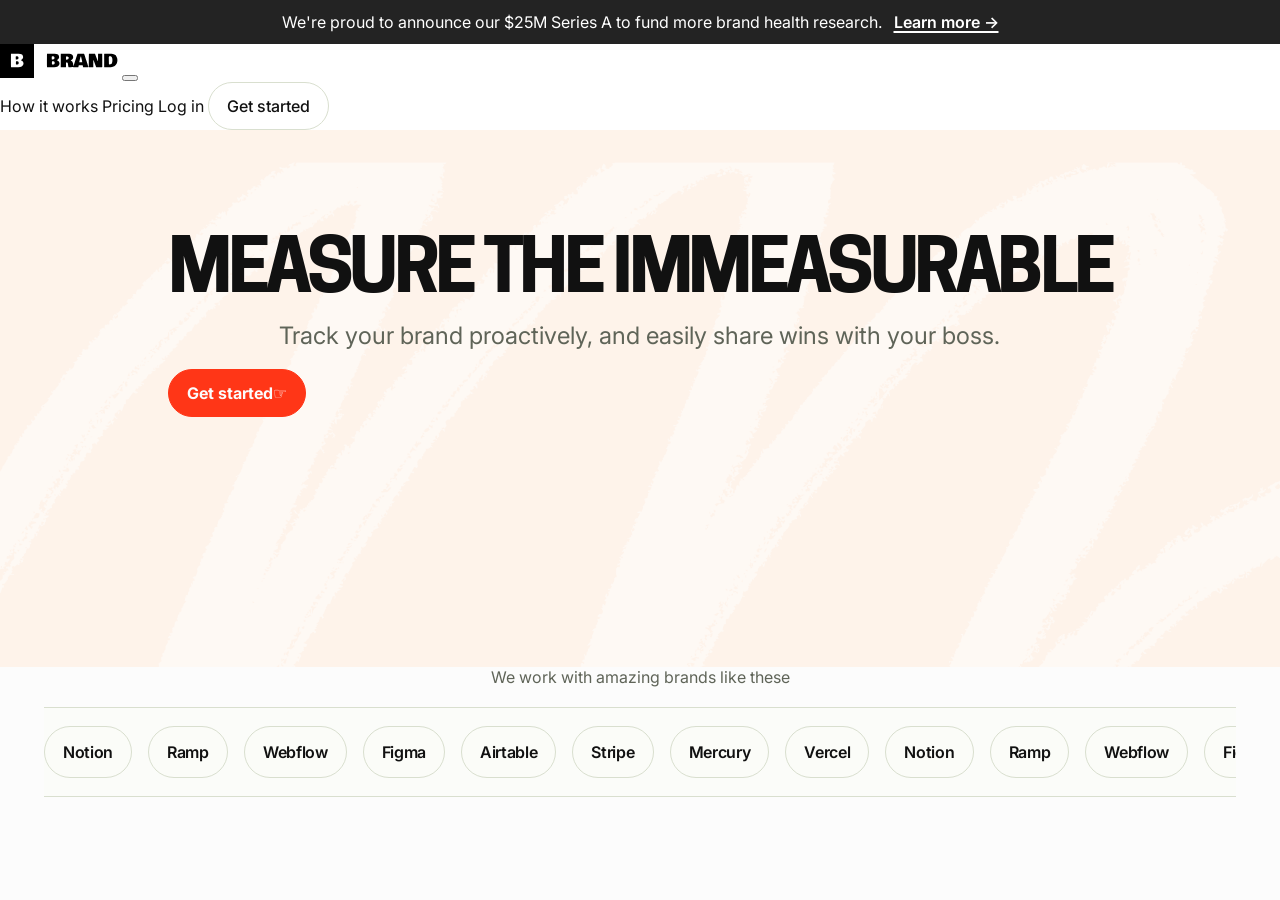
==== index.html @ 82470d91 "Initial commit" ====
<!DOCTYPE html>
<html lang="en">
  <head>
    <meta charset="UTF-8" />
    <meta name="viewport" content="width=device-width, initial-scale=1.0" />
    <title>SignalStack | Brand Health Command Center</title>
    <link rel="preconnect" href="https://fonts.googleapis.com" />
    <link rel="preconnect" href="https://fonts.gstatic.com" crossorigin />
    <link
      href="https://fonts.googleapis.com/css2?family=Dela+Gothic+One&family=Inter:wght@400;500;600;700&display=swap"
      rel="stylesheet"
    />
    <link rel="stylesheet" href="home.css" />
  </head>
  <body>
    <div class="page">
      <div class="top-shell">
        <div class="announcement-bar">
          <p>
            We're proud to announce our $25M Series A to fund more brand health research. <a href="">Learn more &rarr;</a>
          </p>
        </div>

        <!-- Top navigation -->
        <header class="site-header">
          <a class="logo-link" href="index.html" aria-label="SignalStack home">
            <img class="logo" src="img/logo.svg" alt="SignalStack logo" />
          </a>

          <button
            class="menu-toggle"
            type="button"
            aria-expanded="false"
            aria-controls="site-nav"
            aria-label="Open menu"
          >
            <span></span>
            <span></span>
            <span></span>
          </button>

          <!-- Edit or remove links here -->
          <nav class="site-nav" id="site-nav" aria-label="Main navigation">
            <a href="#how-it-works">How it works</a>
            <a href="#pricing">Pricing</a>
            <a href="#login">Log in</a>
            <a class="button button-light" href="scan-setup.html">Get started</a>
          </nav>
        </header>

        <main class="hero">
          <!-- Main headline -->
          <section class="hero-copy">
            <h1>
              <span>Measure the</span>
              <span>Immeasurable</span>
            </h1>

            <!-- Supporting text -->
            <p>
              Track your brand proactively, and easily share wins
              with your boss.
            </p>

            <!-- Primary call to action -->
            <a class="button button-dark" href="scan-setup.html">Get started <span class="point">&#9758;</span></a>
          </section>

          <!-- Product demo video -->
          <section class="hero-art" aria-label="Product demo video">
            <video autoplay muted loop playsinline>
              <source src="https://openscreen.vercel.app/assets/demo-Cd1Rqa-V.webm" type="video/webm" />
            </video>
          </section>
        </main>
      </div>

      <section class="logo-bar-section" aria-labelledby="social-proof-title">
        <div class="logo-bar-copy">
          <p id="social-proof-title">We work with amazing brands like these</p>
        </div>

        <div class="logo-marquee" aria-label="Brand logos">
          <div class="logo-track">
            <span class="logo-chip">Notion</span>
            <span class="logo-chip">Ramp</span>
            <span class="logo-chip">Webflow</span>
            <span class="logo-chip">Figma</span>
            <span class="logo-chip">Airtable</span>
            <span class="logo-chip">Stripe</span>
            <span class="logo-chip">Mercury</span>
            <span class="logo-chip">Vercel</span>

            <span class="logo-chip">Notion</span>
            <span class="logo-chip">Ramp</span>
            <span class="logo-chip">Webflow</span>
            <span class="logo-chip">Figma</span>
            <span class="logo-chip">Airtable</span>
            <span class="logo-chip">Stripe</span>
            <span class="logo-chip">Mercury</span>
            <span class="logo-chip">Vercel</span>
          </div>
        </div>
      </section>
    </div>

    <script>
      (function () {
        const button = document.querySelector(".menu-toggle");
        const nav = document.getElementById("site-nav");
        if (!button || !nav) return;

        button.addEventListener("click", () => {
          const isOpen = nav.classList.toggle("is-open");
          button.setAttribute("aria-expanded", String(isOpen));
          button.setAttribute("aria-label", isOpen ? "Close menu" : "Open menu");
        });
      })();
    </script>
  </body>
</html>
---- home.css ----
:root {
  --bg: #fcfcfc;
  --surface: #fbfcf8;
  --surface-soft: #f4f7ed;
  --text: #111111;
  --muted: #5f6458;
  --border: #d9dfcf;
  --primary: #ff3617;
  --button-radius: 999px;
  --card-radius: 24px;
  --input-radius: 28px;
  --announcement-progress: 0;
}

@font-face {
  font-family: "Cooper Hewitt";
  src: url("fonts/cooper-hewitt-latin-400-normal.woff2") format("woff2"),
       url("fonts/cooper-hewitt-latin-400-normal.woff") format("woff");
  font-style: normal;
  font-weight: 400;
  font-display: swap;
}

@font-face {
  font-family: "Cooper Hewitt";
  src: url("fonts/cooper-hewitt-latin-600-normal.woff2") format("woff2"),
       url("fonts/cooper-hewitt-latin-600-normal.woff") format("woff");
  font-style: normal;
  font-weight: 600;
  font-display: swap;
}

@font-face {
  font-family: "Cooper Hewitt";
  src: url("fonts/cooper-hewitt-latin-700-normal.woff2") format("woff2"),
       url("fonts/cooper-hewitt-latin-700-normal.woff") format("woff");
  font-style: normal;
  font-weight: 700;
  font-display: swap;
}

* {
  box-sizing: border-box;
}

html {
  color-scheme: light;
}

body {
  margin: 0;
  min-height: 100vh;
  background: var(--bg);
  color: var(--text);
  font-family: "Inter", system-ui, sans-serif;
  -webkit-font-smoothing: antialiased;
  -moz-osx-font-smoothing: grayscale;
  text-rendering: optimizeLegibility;
}

a {
  color: inherit;
  text-decoration: none;
}

button,
input,
textarea,
select {
  font: inherit;
}

img {
  max-width: 100%;
}

.page {
  min-height: 100vh;
}

.top-shell {
  background-color: #ffffff;
}

.announcement-bar {
  width: 100%;
  text-align: center;
  padding: 12px;
  background: rgba(17, 17, 17, 0.92);
  overflow: hidden;
  transform: translateY(calc(var(--announcement-progress) * -100%));
  opacity: calc(1 - var(--announcement-progress));
  max-height: calc(72px * (1 - var(--announcement-progress)));
  pointer-events: auto;
  will-change: transform, opacity, max-height;
}

.announcement-bar p {
  margin: 0;
  color: #ffffff;
}

.announcement-bar a {
  color: #ffffff;
  display: inline-block;
  margin-left: 8px;
  font-weight: 600;
  text-decoration: underline;
  text-underline-offset: 0.18em;
  text-decoration-thickness: 1.5px;
}

.announcement-bar a:hover,
.announcement-bar a:focus-visible {
  opacity: 0.82;
  transform: translateX(2px);
}

.main-nav {
  position: sticky;
  top: 0;
  z-index: 20;
  background-color: #ffffff;
  border-bottom: 1px solid var(--border);
  padding: 15px 25px;
  box-shadow: 0 12px 30px rgba(17, 17, 17, calc(var(--announcement-progress) * 0.08));
  transition: box-shadow 0.24s ease, background-color 0.24s ease;
}

.main-nav-container {
  display: flex;
  align-items: center;
  justify-content: flex-start;
  gap: 24px;
  max-width: 1240px;
  margin: 0 auto;
}

.main-nav-logo {
  display: block;
  width: 118px;
  height: auto;
}

.menu {
  display: flex;
  align-items: center;
  gap: 24px;
}

.menu ul {
  display: flex;
  align-items: center;
  gap: 24px;
  list-style: none;
  margin: 0;
  padding: 0;
}

.menu ul li {
  margin: 0;
}

.menu ul li a {
  color: var(--text);
  font-size: 1rem;
  font-weight: 500;
  text-decoration: none;
}

.main-nav-actions {
  display: flex;
  align-items: center;
  gap: 12px;
  margin-left: auto;
}

.button,
.signup-action,
.signup-form button,
.submit-button {
  display: inline-flex;
  align-items: center;
  justify-content: center;
  min-height: 48px;
  padding: 12px 18px;
  border: 1px solid var(--border);
  border-radius: var(--button-radius);
  background: #ffffff;
  color: var(--text);
  font-size: 1rem;
  font-weight: 500;
  transition:
    background-color 0.18s ease,
    border-color 0.18s ease,
    color 0.18s ease,
    transform 0.18s ease,
    box-shadow 0.18s ease;
}

.button,
.signup-action,
.signup-form button,
.submit-button,
.pill-remove {
  cursor: pointer;
}

.button:hover,
.signup-action:hover,
.signup-form button.is-ready:hover,
.submit-button.is-ready:hover {
  transform: translateY(-1px);
}

.main-content {
  display: flex;
  flex-direction: column;
  align-items: center;
  justify-content: center;
  width: 100%;
}

.hero {
  display: flex;
  flex-direction: column;
  align-items: center;
  background-image: url("img/bg.png");
  background-repeat: no-repeat;
  background-position: top center;
  background-size: cover;
  width: 100%;
  padding: 84px 24px 96px;
}

.hero h1,
.page-title {
  margin: 15px 0;
  font-family: "Cooper Hewitt", "Inter", system-ui, sans-serif;
  font-weight: 700;
  line-height: 1;
  letter-spacing: -0.06em;
}

.hero h1 {
  font-size: clamp(3rem, 7vw, 4.6rem);
  text-transform: uppercase;
  text-align: center;
}

.hero p,
.lede {
  margin: 15px 0;
  color: var(--muted);
  font-size: 1.5rem;
  line-height: 1.5;
  text-align: center;
}

.hero .button,
.button.primary,
.submit-button.is-ready,
.signup-form button.is-ready {
  background: var(--primary);
  border-color: var(--primary);
  color: var(--bg);
  font-weight: 700;
}

.logo-bar-section {
  width: 100%;
  max-width: 1240px;
  margin: 0 auto;
  padding: 0 24px 72px;
}

.logo-bar-copy {
  margin-bottom: 20px;
  text-align: center;
}

.logo-bar-copy p,
.signup-secondary,
.field-help {
  margin: 0;
  color: var(--muted);
}

.logo-marquee {
  overflow: hidden;
  border-top: 1px solid var(--border);
  border-bottom: 1px solid var(--border);
  background: rgba(251, 252, 248, 0.72);
}

.logo-track {
  display: flex;
  align-items: center;
  gap: 16px;
  width: max-content;
  padding: 18px 0;
  animation: marquee-right 26s linear infinite;
}

.logo-chip,
.pill {
  display: inline-flex;
  align-items: center;
  justify-content: center;
  min-height: 52px;
  padding: 0 18px;
  border: 1px solid var(--border);
  border-radius: var(--button-radius);
  background: var(--surface);
  color: var(--text);
  font-size: 1rem;
  font-weight: 600;
  letter-spacing: -0.02em;
}

@keyframes marquee-right {
  from {
    transform: translateX(-50%);
  }

  to {
    transform: translateX(0);
  }
}

.footer {
  text-align: center;
  padding: 24px;
  background-color: #ffffff;
  border-top: 1px solid var(--border);
}

body.is-scrolled .announcement-bar {
  pointer-events: none;
}

.main-content.signup {
  flex-direction: row;
  align-items: stretch;
  justify-content: flex-start;
}

.oauth,
.sidebar {
  min-width: 0;
}

.oauth {
  padding: 100px;
  flex: 0 0 60%;
  max-width: 60%;
  background: #ffffff;
}

.sidebar {
  background-image: url("img/bg.png");
  background-repeat: no-repeat;
  background-position: top center;
  background-size: cover;
  flex: 0 0 40%;
  max-width: 40%;
}

.signup-buttons {
  display: flex;
  flex-direction: column;
  gap: 20px;
  max-width: 640px;
}

.signup-action,
.signup-form input,
.pill-field {
  min-height: 52px;
  border: 1px solid var(--border);
  border-radius: var(--button-radius);
  background: #ffffff;
  color: var(--text);
}

.signup-action {
  gap: 12px;
  width: 100%;
}

.signup-action svg {
  flex-shrink: 0;
}

.signup-action:hover,
.signup-form button:hover,
.signup-form button:focus-visible,
.signup-form input:focus-visible,
.pill-field:focus-within {
  border-color: #b8c0af;
  box-shadow: 0 0 0 4px rgba(217, 223, 207, 0.45);
  outline: none;
}

.line {
  display: flex;
  align-items: center;
  gap: 12px;
  color: var(--muted);
  font-size: 0.95rem;
}

.line::before,
.line::after {
  content: "";
  flex: 1;
  height: 1px;
  background: #d7d7d7;
}

.signup-form {
  width: 100%;
}

.signup-form-row {
  display: flex;
  align-items: stretch;
  gap: 12px;
  width: 100%;
}

.signup-form-group {
  flex: 1 1 auto;
  min-width: 0;
}

.signup-form input {
  width: 100%;
  padding: 0 18px;
  font-size: 1rem;
}

.signup-form input:focus,
.signup-form input:focus-visible {
  outline: none;
}

.signup-form button {
  background: #ffffff;
  border-color: var(--border);
  color: var(--muted);
  font-weight: 700;
  cursor: not-allowed;
  white-space: nowrap;
}

.signup-form button:disabled {
  opacity: 1;
  cursor: not-allowed;
}

.signup-secondary {
  margin-top: 50px;
}

.setup-fields {
  width: 100%;
  max-width: 720px;
  margin-top: 28px;
}

.setup-form,
.auth-copy,
.progress-shell,
.loading-timeline {
  display: grid;
  gap: 16px;
}

.setup-form {
  gap: 24px;
}

.setup-form label,
.field-header {
  display: block;
  margin-bottom: 10px;
  font-size: 0.95rem;
  font-weight: 700;
}

.competitor-grid {
  display: grid;
  gap: 14px;
}

.field-help {
  margin: 0 0 12px;
  font-size: 0.95rem;
}

.pill-field {
  display: flex;
  flex-wrap: wrap;
  align-items: center;
  gap: 10px;
  min-height: 58px;
  padding: 10px 14px;
  border-radius: var(--input-radius);
}

.pill {
  gap: 10px;
  min-height: 36px;
  padding: 0 10px 0 14px;
  border-color: #c7cfbc;
  background: #f4f7ed;
  font-size: 0.95rem;
  line-height: 1;
}

.pill-label {
  cursor: pointer;
}

.pill-remove {
  display: inline-flex;
  align-items: center;
  justify-content: center;
  width: 22px;
  height: 22px;
  padding: 0;
  border: 0;
  border-radius: 999px;
  background: rgba(17, 17, 17, 0.08);
  color: var(--text);
  font-size: 0.95rem;
  line-height: 1;
}

.pill-input {
  flex: 1 1 180px;
  min-width: 160px;
  min-height: 36px;
  padding: 0;
  border: 0;
  border-radius: 0;
  background: transparent;
  color: var(--text);
  box-shadow: none;
  outline: none;
}

.pill-input:focus,
.pill-input:focus-visible {
  box-shadow: none;
  outline: none;
}

.submit-button {
  background: #ffffff;
  border-color: var(--border);
  color: var(--muted);
  font-weight: 700;
  cursor: not-allowed;
}

.loading-page {
  width: 100%;
  min-height: calc(100vh - 132px);
  display: grid;
  place-items: center;
  padding: 40px 24px 72px;
  background: #ffffff;
}

.loading-shell {
  width: min(100%, 860px);
  display: grid;
  justify-items: center;
  gap: 28px;
  text-align: center;
}

.eyebrow {
  margin: 0;
  color: var(--muted);
  font-size: 0.76rem;
  font-weight: 600;
  letter-spacing: 0.08em;
  text-transform: uppercase;
}

.page-title {
  font-size: clamp(3rem, 7vw, 5rem);
}

.auth-copy {
  max-width: 760px;
}

.confirmation-card,
.timeline-item {
  border: 1px solid var(--border);
  border-radius: var(--card-radius);
  background: rgba(251, 252, 248, 0.92);
}

.confirmation-card {
  width: min(100%, 760px);
  padding: 22px;
}

.button-row,
.progress-meta {
  display: flex;
  align-items: center;
  justify-content: space-between;
  gap: 12px;
  flex-wrap: wrap;
}

.progress-track {
  height: 10px;
  border-radius: 999px;
  background: #e6ebdc;
  overflow: hidden;
}

.progress-track span {
  display: block;
  height: 100%;
  width: 0;
  background: var(--primary);
  transition: width 0.6s ease;
}

.timeline-item {
  padding: 18px;
  color: var(--muted);
  text-align: left;
}

.timeline-item.active {
  border-color: #bfc7b2;
  background: #f8fbf1;
  color: var(--text);
}

.timeline-item.done {
  border-color: #d7dfcc;
  background: #fcfdf9;
}

.fade-up {
  animation: fadeUp 0.35s ease both;
}

.is-hidden,
[hidden] {
  display: none !important;
}

@keyframes fadeUp {
  from {
    opacity: 0;
    transform: translateY(12px);
  }

  to {
    opacity: 1;
    transform: translateY(0);
  }
}

.oauth-trigger {
  display: block;
  width: 100%;
  min-height: 100vh;
  padding: 50px;
  border: 0;
  background: transparent;
  cursor: pointer;
}

.oauth-image {
  display: block;
  width: 100%;
}

.oauth-fallback {
  display: none;
  min-height: 100vh;
  padding: 28px 24px;
  text-align: left;
}

.oauth-fallback.is-visible {
  display: block;
}

.oauth-fallback h1 {
  margin: 0 0 10px;
  font-size: 1.5rem;
}

.oauth-fallback p {
  margin: 0 0 18px;
  color: var(--muted);
  line-height: 1.5;
}

.oauth-fallback-action {
  display: inline-flex;
  align-items: center;
  justify-content: center;
  min-height: 46px;
  padding: 0 18px;
  border: 1px solid var(--primary);
  border-radius: var(--button-radius);
  background: var(--primary);
  color: #ffffff;
  font-weight: 700;
}

@media (max-width: 720px) {
  .main-content.signup {
    flex-direction: column;
  }

  .sidebar {
    display: none;
  }

  .oauth {
    flex: 1 1 auto;
    max-width: none;
    width: 100%;
    padding: 48px 16px;
  }

  .signup-form-row,
  .button-row,
  .progress-meta {
    flex-direction: column;
  }

  .button-row > * {
    width: 100%;
  }
}
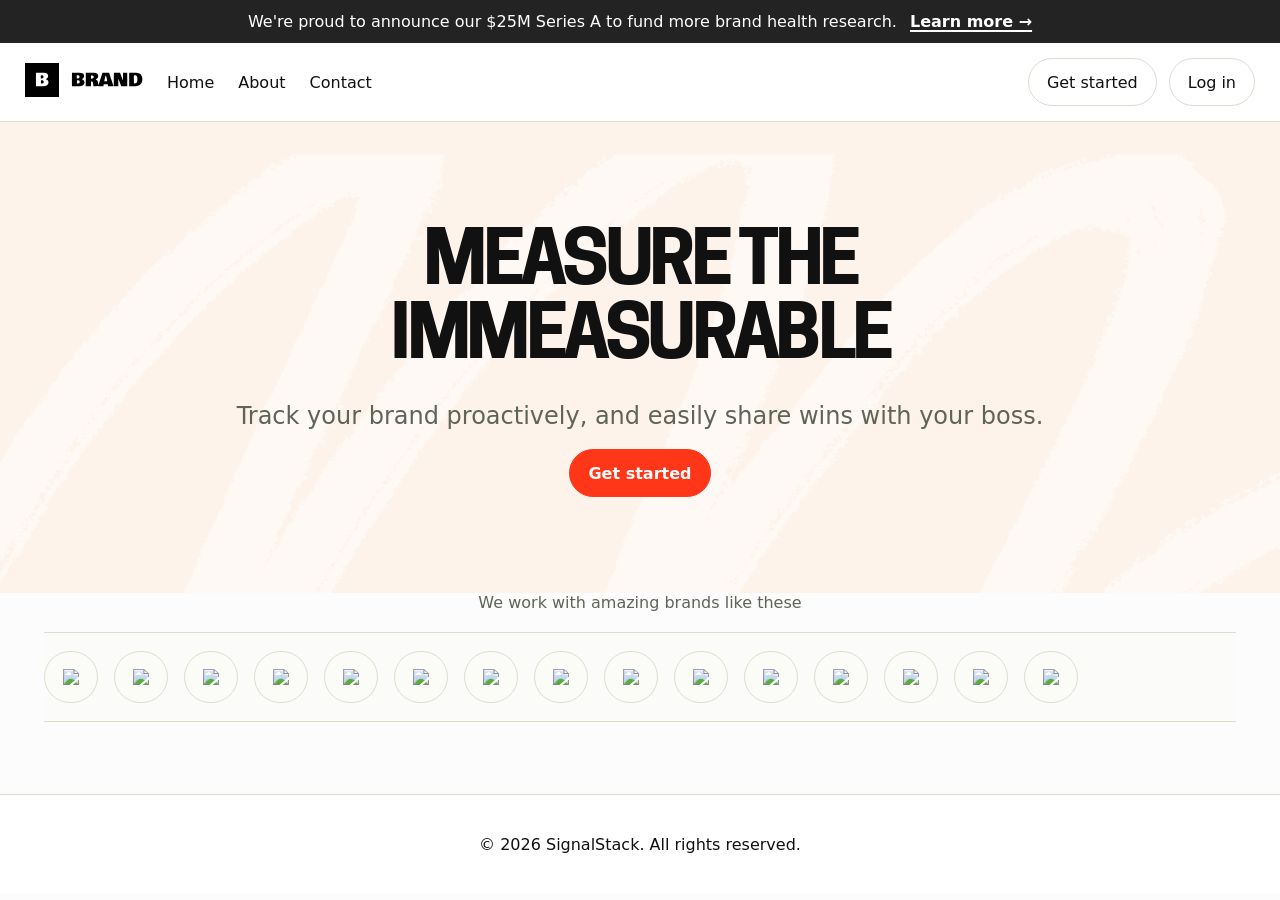
==== commit e3310a6a: "Updated file names and paths" ====
--- a/index.html
+++ b/index.html
@@ -6,11 +6,8 @@
     <title>SignalStack | Brand Health Command Center</title>
     <link rel="preconnect" href="https://fonts.googleapis.com" />
     <link rel="preconnect" href="https://fonts.gstatic.com" crossorigin />
-    <link
-      href="https://fonts.googleapis.com/css2?family=Dela+Gothic+One&family=Inter:wght@400;500;600;700&display=swap"
-      rel="stylesheet"
-    />
     <link rel="stylesheet" href="home.css" />
+
   </head>
   <body>
     <div class="page">
@@ -20,101 +17,105 @@
             We're proud to announce our $25M Series A to fund more brand health research. <a href="">Learn more &rarr;</a>
           </p>
         </div>
-
-        <!-- Top navigation -->
-        <header class="site-header">
-          <a class="logo-link" href="index.html" aria-label="SignalStack home">
-            <img class="logo" src="img/logo.svg" alt="SignalStack logo" />
-          </a>
-
-          <button
-            class="menu-toggle"
-            type="button"
-            aria-expanded="false"
-            aria-controls="site-nav"
-            aria-label="Open menu"
-          >
-            <span></span>
-            <span></span>
-            <span></span>
-          </button>
-
-          <!-- Edit or remove links here -->
-          <nav class="site-nav" id="site-nav" aria-label="Main navigation">
-            <a href="#how-it-works">How it works</a>
-            <a href="#pricing">Pricing</a>
-            <a href="#login">Log in</a>
-            <a class="button button-light" href="scan-setup.html">Get started</a>
-          </nav>
-        </header>
-
-        <main class="hero">
-          <!-- Main headline -->
-          <section class="hero-copy">
-            <h1>
-              <span>Measure the</span>
-              <span>Immeasurable</span>
-            </h1>
-
-            <!-- Supporting text -->
-            <p>
-              Track your brand proactively, and easily share wins
-              with your boss.
-            </p>
-
-            <!-- Primary call to action -->
-            <a class="button button-dark" href="scan-setup.html">Get started <span class="point">&#9758;</span></a>
-          </section>
-
-          <!-- Product demo video -->
-          <section class="hero-art" aria-label="Product demo video">
-            <video autoplay muted loop playsinline>
-              <source src="https://openscreen.vercel.app/assets/demo-Cd1Rqa-V.webm" type="video/webm" />
-            </video>
-          </section>
-        </main>
-      </div>
-
-      <section class="logo-bar-section" aria-labelledby="social-proof-title">
-        <div class="logo-bar-copy">
-          <p id="social-proof-title">We work with amazing brands like these</p>
+        <div class="main-nav">
+            <div class="main-nav-container">
+            <div class="main-nav-logo">
+                <a href="index.html">
+                    <img src="img/logo.svg" alt="SignalStack logo" />
+                </a>
+            </div>
+            <div class="menu">
+                <ul>
+                    <li><a href="index.html">Home</a></li>
+                    <li><a href="index.html">About</a></li>
+                    <li><a href="index.html">Contact</a></li>
+                </ul>
+                </div>
+            <div class="main-nav-actions">
+                <button class="button">Get started</button>
+                    <button class="button">Log in</button>
+                </div>
+            </div>
         </div>
-
-        <div class="logo-marquee" aria-label="Brand logos">
-          <div class="logo-track">
-            <span class="logo-chip">Notion</span>
-            <span class="logo-chip">Ramp</span>
-            <span class="logo-chip">Webflow</span>
-            <span class="logo-chip">Figma</span>
-            <span class="logo-chip">Airtable</span>
-            <span class="logo-chip">Stripe</span>
-            <span class="logo-chip">Mercury</span>
-            <span class="logo-chip">Vercel</span>
-
-            <span class="logo-chip">Notion</span>
-            <span class="logo-chip">Ramp</span>
-            <span class="logo-chip">Webflow</span>
-            <span class="logo-chip">Figma</span>
-            <span class="logo-chip">Airtable</span>
-            <span class="logo-chip">Stripe</span>
-            <span class="logo-chip">Mercury</span>
-            <span class="logo-chip">Vercel</span>
-          </div>
         </div>
-      </section>
+        <div class="main-content">
+            <section class="hero">
+                <h1>
+                    Measure the<br />Immeasurable
+                </h1>
+                <p>
+                    Track your brand proactively, and easily share wins
+                    with your boss.
+                </p>
+                <a href="signup.html"><button class="button">Get started</button></a>
+            </section>
+            <section class="logo-bar-section" aria-labelledby="social-proof-title">
+                <div class="logo-bar-copy">
+                  <p id="social-proof-title">We work with amazing brands like these</p>
+                </div>
+        
+                <div class="logo-marquee" aria-label="Brand logos">
+                  <div class="logo-track">
+                    <span class="logo-chip"><img src="https://cdn.sanity.io/images/599r6htc/regionalized/63efa1d3d16c97552586e2ac6a280a6b2389b88f-100x48.svg"></span>
+                    <span class="logo-chip"><img src="https://cdn.sanity.io/images/599r6htc/regionalized/fb78b2f382a2d2d93b155601fbc9032379d2515d-79x20.svg?q=75&fit=max&auto=format"></span>
+                    <span class="logo-chip"><img src="https://cdn.sanity.io/images/599r6htc/regionalized/1622439415c22e4475400432eae4619d1592a8bc-71x22.svg?q=75&fit=max&auto=format"></span>
+                    <span class="logo-chip"><img src="https://cdn.sanity.io/images/599r6htc/regionalized/63efa1d3d16c97552586e2ac6a280a6b2389b88f-100x48.svg"></span>
+                    <span class="logo-chip"><img src="https://cdn.sanity.io/images/599r6htc/regionalized/fb78b2f382a2d2d93b155601fbc9032379d2515d-79x20.svg?q=75&fit=max&auto=format"></span>
+                    <span class="logo-chip"><img src="https://cdn.sanity.io/images/599r6htc/regionalized/1622439415c22e4475400432eae4619d1592a8bc-71x22.svg?q=75&fit=max&auto=format"></span>
+                    <span class="logo-chip"><img src="https://cdn.sanity.io/images/599r6htc/regionalized/63efa1d3d16c97552586e2ac6a280a6b2389b88f-100x48.svg"></span>
+                    <span class="logo-chip"><img src="https://cdn.sanity.io/images/599r6htc/regionalized/fb78b2f382a2d2d93b155601fbc9032379d2515d-79x20.svg?q=75&fit=max&auto=format"></span>
+                    <span class="logo-chip"><img src="https://cdn.sanity.io/images/599r6htc/regionalized/1622439415c22e4475400432eae4619d1592a8bc-71x22.svg?q=75&fit=max&auto=format"></span>
+                    <span class="logo-chip"><img src="https://cdn.sanity.io/images/599r6htc/regionalized/63efa1d3d16c97552586e2ac6a280a6b2389b88f-100x48.svg"></span>
+                    <span class="logo-chip"><img src="https://cdn.sanity.io/images/599r6htc/regionalized/fb78b2f382a2d2d93b155601fbc9032379d2515d-79x20.svg?q=75&fit=max&auto=format"></span>
+                    <span class="logo-chip"><img src="https://cdn.sanity.io/images/599r6htc/regionalized/1622439415c22e4475400432eae4619d1592a8bc-71x22.svg?q=75&fit=max&auto=format"></span>
+                    <span class="logo-chip"><img src="https://cdn.sanity.io/images/599r6htc/regionalized/63efa1d3d16c97552586e2ac6a280a6b2389b88f-100x48.svg"></span>
+                    <span class="logo-chip"><img src="https://cdn.sanity.io/images/599r6htc/regionalized/fb78b2f382a2d2d93b155601fbc9032379d2515d-79x20.svg?q=75&fit=max&auto=format"></span>
+                    <span class="logo-chip"><img src="https://cdn.sanity.io/images/599r6htc/regionalized/1622439415c22e4475400432eae4619d1592a8bc-71x22.svg?q=75&fit=max&auto=format"></span>
+    
+                  </div>
+                </div>
+              </section>
+        </div>
+        <div class="footer">
+            <p>© 2026 SignalStack. All rights reserved.</p>
+        </div>
     </div>
-
     <script>
       (function () {
-        const button = document.querySelector(".menu-toggle");
-        const nav = document.getElementById("site-nav");
-        if (!button || !nav) return;
+        const root = document.documentElement;
+        const announcementBar = document.querySelector(".announcement-bar");
 
-        button.addEventListener("click", () => {
-          const isOpen = nav.classList.toggle("is-open");
-          button.setAttribute("aria-expanded", String(isOpen));
-          button.setAttribute("aria-label", isOpen ? "Close menu" : "Open menu");
-        });
+        if (!announcementBar) return;
+
+        let ticking = false;
+        let maxScroll = Math.max(announcementBar.offsetHeight, 1);
+
+        const updateScrollState = () => {
+          ticking = false;
+
+          const scrollTop = window.scrollY || window.pageYOffset || 0;
+          const progress = Math.min(scrollTop / maxScroll, 1);
+
+          root.style.setProperty("--announcement-progress", progress.toFixed(3));
+          document.body.classList.toggle("is-scrolled", progress > 0.02);
+        };
+
+        const requestUpdate = () => {
+          if (ticking) return;
+          ticking = true;
+          window.requestAnimationFrame(updateScrollState);
+        };
+
+        const refreshMeasurements = () => {
+          maxScroll = Math.max(announcementBar.offsetHeight, 1);
+          requestUpdate();
+        };
+
+        window.addEventListener("scroll", requestUpdate, { passive: true });
+        window.addEventListener("resize", refreshMeasurements);
+        window.addEventListener("load", refreshMeasurements);
+
+        refreshMeasurements();
       })();
     </script>
   </body>
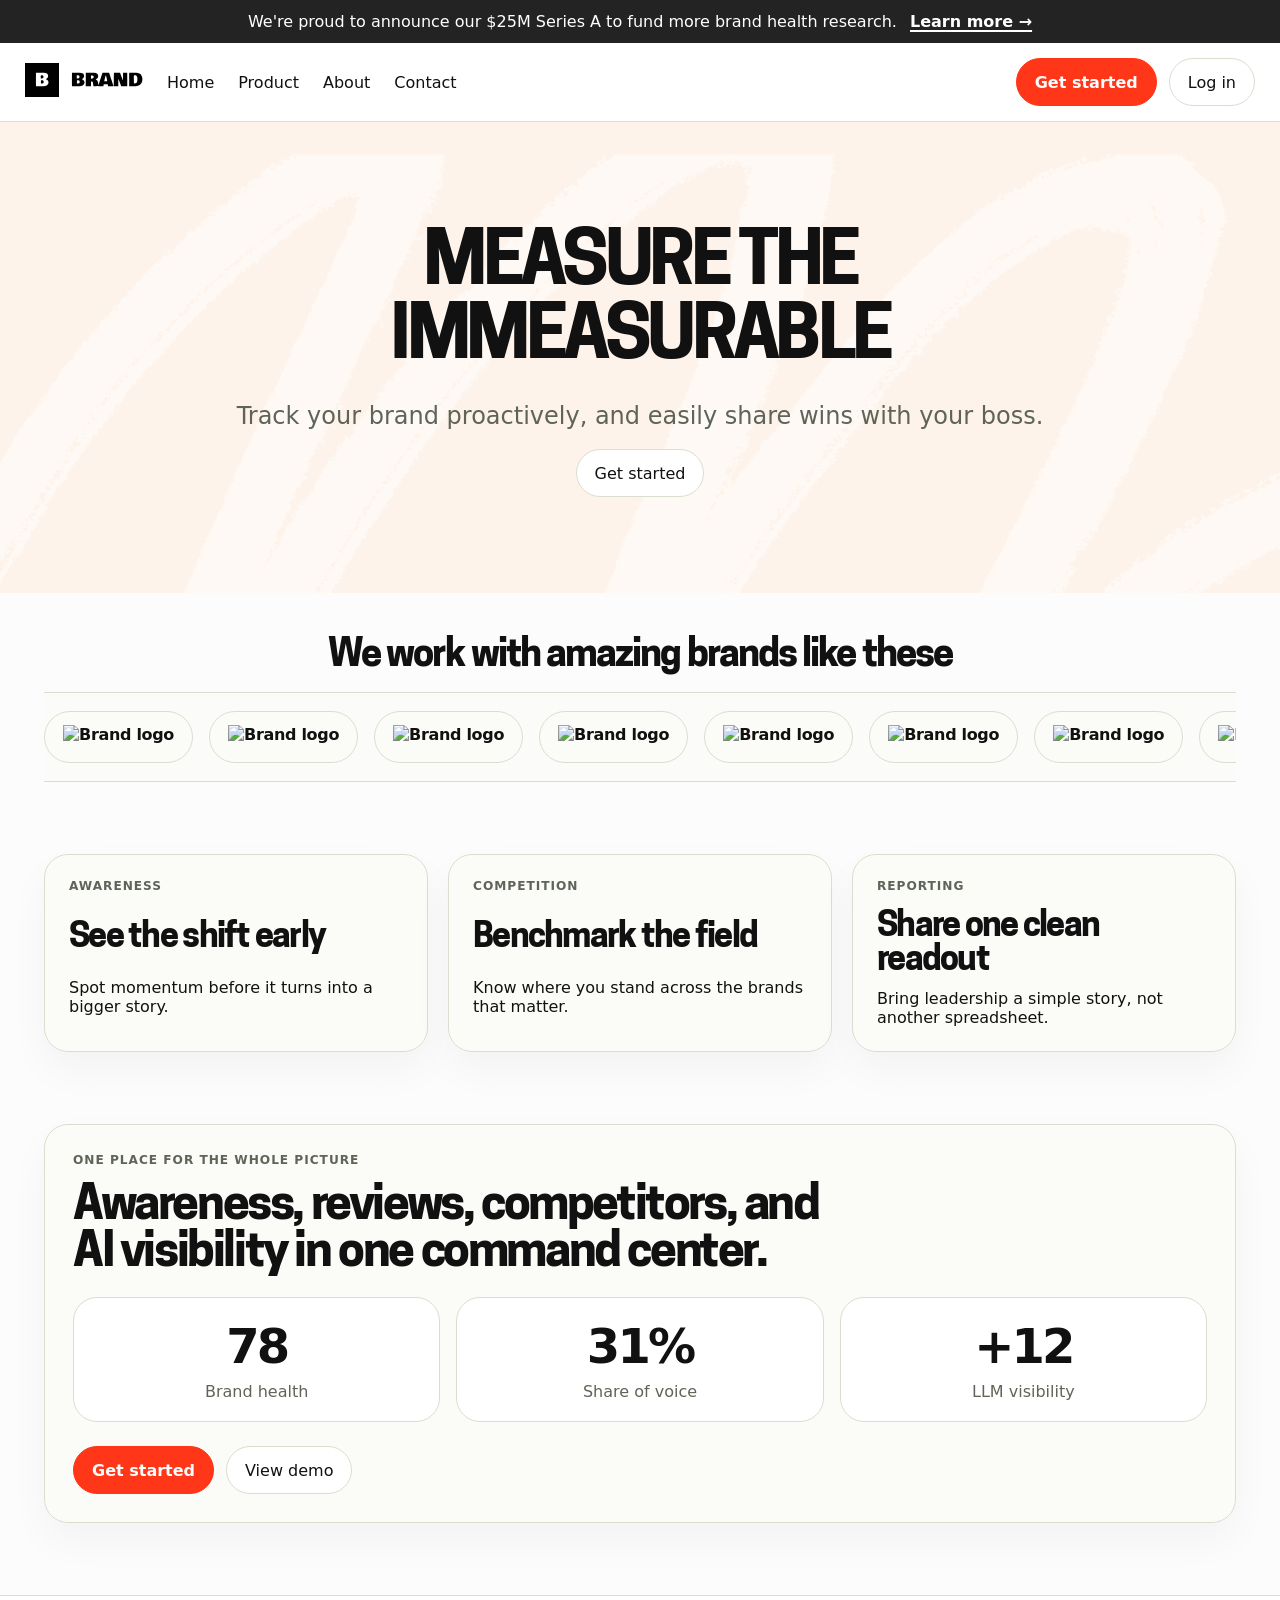
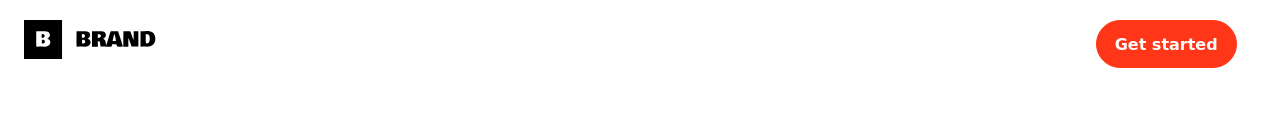
==== commit 044062df: "Updated the homepage content" ====
--- a/index.html
+++ b/index.html
@@ -7,79 +7,144 @@
     <link rel="preconnect" href="https://fonts.googleapis.com" />
     <link rel="preconnect" href="https://fonts.gstatic.com" crossorigin />
     <link rel="stylesheet" href="home.css" />
-
   </head>
   <body>
     <div class="page">
       <div class="top-shell">
         <div class="announcement-bar">
           <p>
-            We're proud to announce our $25M Series A to fund more brand health research. <a href="">Learn more &rarr;</a>
+            We're proud to announce our $25M Series A to fund more brand health research.
+            <a href="#story">Learn more &rarr;</a>
           </p>
         </div>
         <div class="main-nav">
-            <div class="main-nav-container">
+          <div class="main-nav-container">
             <div class="main-nav-logo">
-                <a href="index.html">
-                    <img src="img/logo.svg" alt="SignalStack logo" />
-                </a>
+              <a href="index.html" aria-label="SignalStack home">
+                <img src="img/logo.svg" alt="SignalStack logo" />
+              </a>
             </div>
             <div class="menu">
-                <ul>
-                    <li><a href="index.html">Home</a></li>
-                    <li><a href="index.html">About</a></li>
-                    <li><a href="index.html">Contact</a></li>
-                </ul>
-                </div>
+              <ul>
+                <li><a href="index.html">Home</a></li>
+                <li><a href="#product">Product</a></li>
+                <li><a href="#about">About</a></li>
+                <li><a href="#contact">Contact</a></li>
+              </ul>
+            </div>
             <div class="main-nav-actions">
-                <button class="button">Get started</button>
-                    <button class="button">Log in</button>
-                </div>
+              <a class="button primary" href="signup.html">Get started</a>
+              <a class="button" href="results.html">Log in</a>
             </div>
+          </div>
         </div>
+      </div>
+
+      <main class="main-content">
+        <section class="hero" id="top">
+          <h1>
+            Measure the<br />Immeasurable
+          </h1>
+          <p>
+            Track your brand proactively, and easily share wins
+            with your boss.
+          </p>
+          <a href="signup.html"><button class="button">Get started</button></a>
+        </section>
+
+        <section class="logo-bar-section" aria-labelledby="social-proof-title">
+          <div class="logo-bar-copy">
+            <h2 id="social-proof-title">We work with amazing brands like these</h2>
+          </div>
+
+          <div class="logo-marquee" aria-label="Brand logos">
+            <div class="logo-track">
+              <span class="logo-chip"><img src="https://cdn.sanity.io/images/599r6htc/regionalized/63efa1d3d16c97552586e2ac6a280a6b2389b88f-100x48.svg" alt="Brand logo"></span>
+              <span class="logo-chip"><img src="https://cdn.sanity.io/images/599r6htc/regionalized/fb78b2f382a2d2d93b155601fbc9032379d2515d-79x20.svg?q=75&amp;fit=max&amp;auto=format" alt="Brand logo"></span>
+              <span class="logo-chip"><img src="https://cdn.sanity.io/images/599r6htc/regionalized/1622439415c22e4475400432eae4619d1592a8bc-71x22.svg?q=75&amp;fit=max&amp;auto=format" alt="Brand logo"></span>
+              <span class="logo-chip"><img src="https://cdn.sanity.io/images/599r6htc/regionalized/63efa1d3d16c97552586e2ac6a280a6b2389b88f-100x48.svg" alt="Brand logo"></span>
+              <span class="logo-chip"><img src="https://cdn.sanity.io/images/599r6htc/regionalized/fb78b2f382a2d2d93b155601fbc9032379d2515d-79x20.svg?q=75&amp;fit=max&amp;auto=format" alt="Brand logo"></span>
+              <span class="logo-chip"><img src="https://cdn.sanity.io/images/599r6htc/regionalized/1622439415c22e4475400432eae4619d1592a8bc-71x22.svg?q=75&amp;fit=max&amp;auto=format" alt="Brand logo"></span>
+              <span class="logo-chip"><img src="https://cdn.sanity.io/images/599r6htc/regionalized/63efa1d3d16c97552586e2ac6a280a6b2389b88f-100x48.svg" alt="Brand logo"></span>
+              <span class="logo-chip"><img src="https://cdn.sanity.io/images/599r6htc/regionalized/fb78b2f382a2d2d93b155601fbc9032379d2515d-79x20.svg?q=75&amp;fit=max&amp;auto=format" alt="Brand logo"></span>
+              <span class="logo-chip"><img src="https://cdn.sanity.io/images/599r6htc/regionalized/1622439415c22e4475400432eae4619d1592a8bc-71x22.svg?q=75&amp;fit=max&amp;auto=format" alt="Brand logo"></span>
+              <span class="logo-chip"><img src="https://cdn.sanity.io/images/599r6htc/regionalized/63efa1d3d16c97552586e2ac6a280a6b2389b88f-100x48.svg" alt="Brand logo"></span>
+              <span class="logo-chip"><img src="https://cdn.sanity.io/images/599r6htc/regionalized/fb78b2f382a2d2d93b155601fbc9032379d2515d-79x20.svg?q=75&amp;fit=max&amp;auto=format" alt="Brand logo"></span>
+              <span class="logo-chip"><img src="https://cdn.sanity.io/images/599r6htc/regionalized/1622439415c22e4475400432eae4619d1592a8bc-71x22.svg?q=75&amp;fit=max&amp;auto=format" alt="Brand logo"></span>
+              <span class="logo-chip"><img src="https://cdn.sanity.io/images/599r6htc/regionalized/63efa1d3d16c97552586e2ac6a280a6b2389b88f-100x48.svg" alt="Brand logo"></span>
+              <span class="logo-chip"><img src="https://cdn.sanity.io/images/599r6htc/regionalized/fb78b2f382a2d2d93b155601fbc9032379d2515d-79x20.svg?q=75&amp;fit=max&amp;auto=format" alt="Brand logo"></span>
+              <span class="logo-chip"><img src="https://cdn.sanity.io/images/599r6htc/regionalized/1622439415c22e4475400432eae4619d1592a8bc-71x22.svg?q=75&amp;fit=max&amp;auto=format" alt="Brand logo"></span>
+            </div>
+          </div>
+        </section>
+
+        <section class="content-section compact-section" id="story">
+          <div class="compact-grid" id="product">
+            <article class="compact-card">
+              <p class="panel-label">Awareness</p>
+              <h2>See the shift early</h2>
+              <p>Spot momentum before it turns into a bigger story.</p>
+            </article>
+            <article class="compact-card">
+              <p class="panel-label">Competition</p>
+              <h2>Benchmark the field</h2>
+              <p>Know where you stand across the brands that matter.</p>
+            </article>
+            <article class="compact-card" id="about">
+              <p class="panel-label">Reporting</p>
+              <h2>Share one clean readout</h2>
+              <p>Bring leadership a simple story, not another spreadsheet.</p>
+            </article>
+          </div>
+        </section>
+
+        <section class="content-section score-section">
+          <div class="score-shell">
+            <div class="score-copy">
+              <p class="panel-label">One Place For The Whole Picture</p>
+              <h2>Awareness, reviews, competitors, and AI visibility in one command center.</h2>
+            </div>
+            <div class="score-grid">
+              <div class="score-card">
+                <strong>78</strong>
+                <span>Brand health</span>
+              </div>
+              <div class="score-card">
+                <strong>31%</strong>
+                <span>Share of voice</span>
+              </div>
+              <div class="score-card">
+                <strong>+12</strong>
+                <span>LLM visibility</span>
+              </div>
+            </div>
+            <div class="score-actions">
+              <a class="button primary" href="signup.html">Get started</a>
+              <a class="button" href="results.html">View demo</a>
+            </div>
+          </div>
+        </section>
+      </main>
+
+      <footer class="footer footer-chunky" id="contact">
+        <div class="footer-inner footer-chunky-inner">
+          <div class="footer-brand">
+            <img src="img/logo.svg" alt="SignalStack logo" />
+            <p>Brand health, minus the guesswork.</p>
+          </div>
+          <div class="footer-links">
+            <a href="#product">Product</a>
+            <a href="#about">About</a>
+            <a href="mailto:hello@signalstack.ai">hello@signalstack.ai</a>
+          </div>
+          <div class="footer-cta">
+            <a class="button primary" href="signup.html">Get started</a>
+            <p>© 2026 SignalStack</p>
+          </div>
         </div>
-        <div class="main-content">
-            <section class="hero">
-                <h1>
-                    Measure the<br />Immeasurable
-                </h1>
-                <p>
-                    Track your brand proactively, and easily share wins
-                    with your boss.
-                </p>
-                <a href="signup.html"><button class="button">Get started</button></a>
-            </section>
-            <section class="logo-bar-section" aria-labelledby="social-proof-title">
-                <div class="logo-bar-copy">
-                  <p id="social-proof-title">We work with amazing brands like these</p>
-                </div>
-        
-                <div class="logo-marquee" aria-label="Brand logos">
-                  <div class="logo-track">
-                    <span class="logo-chip"><img src="https://cdn.sanity.io/images/599r6htc/regionalized/63efa1d3d16c97552586e2ac6a280a6b2389b88f-100x48.svg"></span>
-                    <span class="logo-chip"><img src="https://cdn.sanity.io/images/599r6htc/regionalized/fb78b2f382a2d2d93b155601fbc9032379d2515d-79x20.svg?q=75&fit=max&auto=format"></span>
-                    <span class="logo-chip"><img src="https://cdn.sanity.io/images/599r6htc/regionalized/1622439415c22e4475400432eae4619d1592a8bc-71x22.svg?q=75&fit=max&auto=format"></span>
-                    <span class="logo-chip"><img src="https://cdn.sanity.io/images/599r6htc/regionalized/63efa1d3d16c97552586e2ac6a280a6b2389b88f-100x48.svg"></span>
-                    <span class="logo-chip"><img src="https://cdn.sanity.io/images/599r6htc/regionalized/fb78b2f382a2d2d93b155601fbc9032379d2515d-79x20.svg?q=75&fit=max&auto=format"></span>
-                    <span class="logo-chip"><img src="https://cdn.sanity.io/images/599r6htc/regionalized/1622439415c22e4475400432eae4619d1592a8bc-71x22.svg?q=75&fit=max&auto=format"></span>
-                    <span class="logo-chip"><img src="https://cdn.sanity.io/images/599r6htc/regionalized/63efa1d3d16c97552586e2ac6a280a6b2389b88f-100x48.svg"></span>
-                    <span class="logo-chip"><img src="https://cdn.sanity.io/images/599r6htc/regionalized/fb78b2f382a2d2d93b155601fbc9032379d2515d-79x20.svg?q=75&fit=max&auto=format"></span>
-                    <span class="logo-chip"><img src="https://cdn.sanity.io/images/599r6htc/regionalized/1622439415c22e4475400432eae4619d1592a8bc-71x22.svg?q=75&fit=max&auto=format"></span>
-                    <span class="logo-chip"><img src="https://cdn.sanity.io/images/599r6htc/regionalized/63efa1d3d16c97552586e2ac6a280a6b2389b88f-100x48.svg"></span>
-                    <span class="logo-chip"><img src="https://cdn.sanity.io/images/599r6htc/regionalized/fb78b2f382a2d2d93b155601fbc9032379d2515d-79x20.svg?q=75&fit=max&auto=format"></span>
-                    <span class="logo-chip"><img src="https://cdn.sanity.io/images/599r6htc/regionalized/1622439415c22e4475400432eae4619d1592a8bc-71x22.svg?q=75&fit=max&auto=format"></span>
-                    <span class="logo-chip"><img src="https://cdn.sanity.io/images/599r6htc/regionalized/63efa1d3d16c97552586e2ac6a280a6b2389b88f-100x48.svg"></span>
-                    <span class="logo-chip"><img src="https://cdn.sanity.io/images/599r6htc/regionalized/fb78b2f382a2d2d93b155601fbc9032379d2515d-79x20.svg?q=75&fit=max&auto=format"></span>
-                    <span class="logo-chip"><img src="https://cdn.sanity.io/images/599r6htc/regionalized/1622439415c22e4475400432eae4619d1592a8bc-71x22.svg?q=75&fit=max&auto=format"></span>
-    
-                  </div>
-                </div>
-              </section>
-        </div>
-        <div class="footer">
-            <p>© 2026 SignalStack. All rights reserved.</p>
-        </div>
+      </footer>
     </div>
+
     <script>
       (function () {
         const root = document.documentElement;
--- a/home.css
+++ b/home.css
@@ -45,6 +45,7 @@
 
 html {
   color-scheme: light;
+  scroll-behavior: smooth;
 }
 
 body {
@@ -173,6 +174,10 @@
   align-items: center;
   gap: 12px;
   margin-left: auto;
+}
+
+.main-nav-actions .button {
+  white-space: nowrap;
 }
 
 .button,
@@ -217,7 +222,6 @@
   display: flex;
   flex-direction: column;
   align-items: center;
-  justify-content: center;
   width: 100%;
 }
 
@@ -231,6 +235,13 @@
   background-size: cover;
   width: 100%;
   padding: 84px 24px 96px;
+}
+
+.content-section,
+.footer-inner {
+  width: 100%;
+  max-width: 1240px;
+  margin: 0 auto;
 }
 
 .hero h1,
@@ -257,7 +268,23 @@
   text-align: center;
 }
 
-.hero .button,
+.panel-label {
+  margin: 0;
+  color: var(--muted);
+  font-size: 0.76rem;
+  font-weight: 700;
+  letter-spacing: 0.08em;
+  text-transform: uppercase;
+}
+
+.footer-links,
+.score-actions {
+  display: flex;
+  align-items: center;
+  gap: 12px;
+  flex-wrap: wrap;
+}
+
 .button.primary,
 .submit-button.is-ready,
 .signup-form button.is-ready {
@@ -271,7 +298,7 @@
   width: 100%;
   max-width: 1240px;
   margin: 0 auto;
-  padding: 0 24px 72px;
+  padding: 40px 24px 72px;
 }
 
 .logo-bar-copy {
@@ -279,7 +306,14 @@
   text-align: center;
 }
 
-.logo-bar-copy p,
+.logo-bar-copy h2 {
+  margin: 0;
+  font-family: "Cooper Hewitt", "Inter", system-ui, sans-serif;
+  font-size: clamp(1.8rem, 3vw, 2.6rem);
+  letter-spacing: -0.05em;
+  line-height: 1;
+}
+
 .signup-secondary,
 .field-help {
   margin: 0;
@@ -318,6 +352,133 @@
   letter-spacing: -0.02em;
 }
 
+.logo-chip img {
+  display: block;
+  width: auto;
+  height: 24px;
+}
+
+.compact-card,
+.score-shell,
+.score-card {
+  border: 1px solid var(--border);
+  border-radius: var(--card-radius);
+  background: rgba(251, 252, 248, 0.92);
+  box-shadow: 0 18px 40px rgba(17, 17, 17, 0.04);
+}
+
+.content-section {
+  padding: 0 24px 72px;
+}
+
+.compact-grid {
+  display: grid;
+  gap: 20px;
+  grid-template-columns: repeat(3, minmax(0, 1fr));
+}
+
+.compact-card {
+  padding: 24px;
+  display: grid;
+  gap: 14px;
+}
+
+.compact-card h2,
+.score-copy h2 {
+  margin: 0;
+  font-family: "Cooper Hewitt", "Inter", system-ui, sans-serif;
+  letter-spacing: -0.05em;
+}
+
+.compact-card h2 {
+  font-size: clamp(1.6rem, 3vw, 2.15rem);
+  line-height: 1;
+}
+
+.compact-card p:last-child {
+  margin: 0;
+}
+
+.score-shell {
+  display: grid;
+  gap: 24px;
+  padding: 28px;
+}
+
+.score-copy {
+  display: grid;
+  gap: 12px;
+  max-width: 760px;
+}
+
+.score-copy h2 {
+  font-size: clamp(2rem, 4vw, 3rem);
+  line-height: 0.98;
+}
+
+.score-copy p {
+  margin: 0;
+}
+
+.score-grid {
+  display: grid;
+  grid-template-columns: repeat(3, minmax(0, 1fr));
+  gap: 16px;
+}
+
+.score-card {
+  padding: 20px;
+  background: #ffffff;
+  box-shadow: none;
+  text-align: center;
+}
+
+.score-card strong {
+  display: block;
+  margin-bottom: 8px;
+  font-size: clamp(2rem, 4vw, 3rem);
+  letter-spacing: -0.06em;
+}
+
+.score-card span {
+  color: var(--muted);
+}
+
+.footer-chunky {
+  padding: 56px 24px;
+  background: #111111;
+  border-top: 0;
+}
+
+.footer-chunky-inner {
+  display: grid;
+  grid-template-columns: minmax(0, 1.2fr) auto auto;
+  align-items: start;
+  gap: 28px;
+}
+
+.footer-brand {
+  display: grid;
+  gap: 16px;
+}
+
+.footer-brand img {
+  width: 132px;
+}
+
+.footer-brand p,
+.footer-cta p,
+.footer-chunky .footer-links a {
+  margin: 0;
+  color: rgba(255, 255, 255, 0.72);
+}
+
+.footer-cta {
+  display: grid;
+  gap: 16px;
+  justify-items: start;
+}
+
 @keyframes marquee-right {
   from {
     transform: translateX(-50%);
@@ -329,10 +490,40 @@
 }
 
 .footer {
-  text-align: center;
   padding: 24px;
   background-color: #ffffff;
   border-top: 1px solid var(--border);
+}
+
+.footer-inner {
+  display: flex;
+  align-items: center;
+  justify-content: space-between;
+  gap: 16px;
+}
+
+.footer-chunky .footer-inner {
+  display: grid;
+  grid-template-columns: minmax(0, 1.2fr) auto auto;
+  align-items: start;
+  gap: 28px;
+}
+
+.footer-inner p {
+  margin: 0;
+}
+
+.footer-links a {
+  color: var(--muted);
+}
+
+.footer-links a:hover,
+.menu ul li a:hover {
+  color: var(--text);
+}
+
+.footer-chunky .footer-links a:hover {
+  color: #ffffff;
 }
 
 body.is-scrolled .announcement-bar {
@@ -724,6 +915,65 @@
 }
 
 @media (max-width: 720px) {
+  .main-nav {
+    padding: 14px 16px;
+  }
+
+  .main-nav-container {
+    flex-wrap: wrap;
+  }
+
+  .menu {
+    order: 3;
+    width: 100%;
+    overflow-x: auto;
+  }
+
+  .menu ul {
+    width: max-content;
+    padding-bottom: 4px;
+  }
+
+  .hero {
+    padding: 56px 16px 72px;
+  }
+
+  .compact-grid,
+  .score-grid,
+  .footer-inner {
+    grid-template-columns: 1fr;
+  }
+
+  .score-actions,
+  .footer-links {
+    flex-direction: column;
+    align-items: stretch;
+  }
+
+  .footer-inner {
+    flex-direction: column;
+    align-items: flex-start;
+  }
+
+  .footer-chunky .footer-inner {
+    grid-template-columns: 1fr;
+    gap: 20px;
+  }
+
+  .score-actions .button {
+    width: 100%;
+  }
+
+  .content-section,
+  .logo-bar-section {
+    padding-left: 16px;
+    padding-right: 16px;
+  }
+
+  .footer-chunky {
+    padding: 40px 16px;
+  }
+
   .main-content.signup {
     flex-direction: column;
   }
